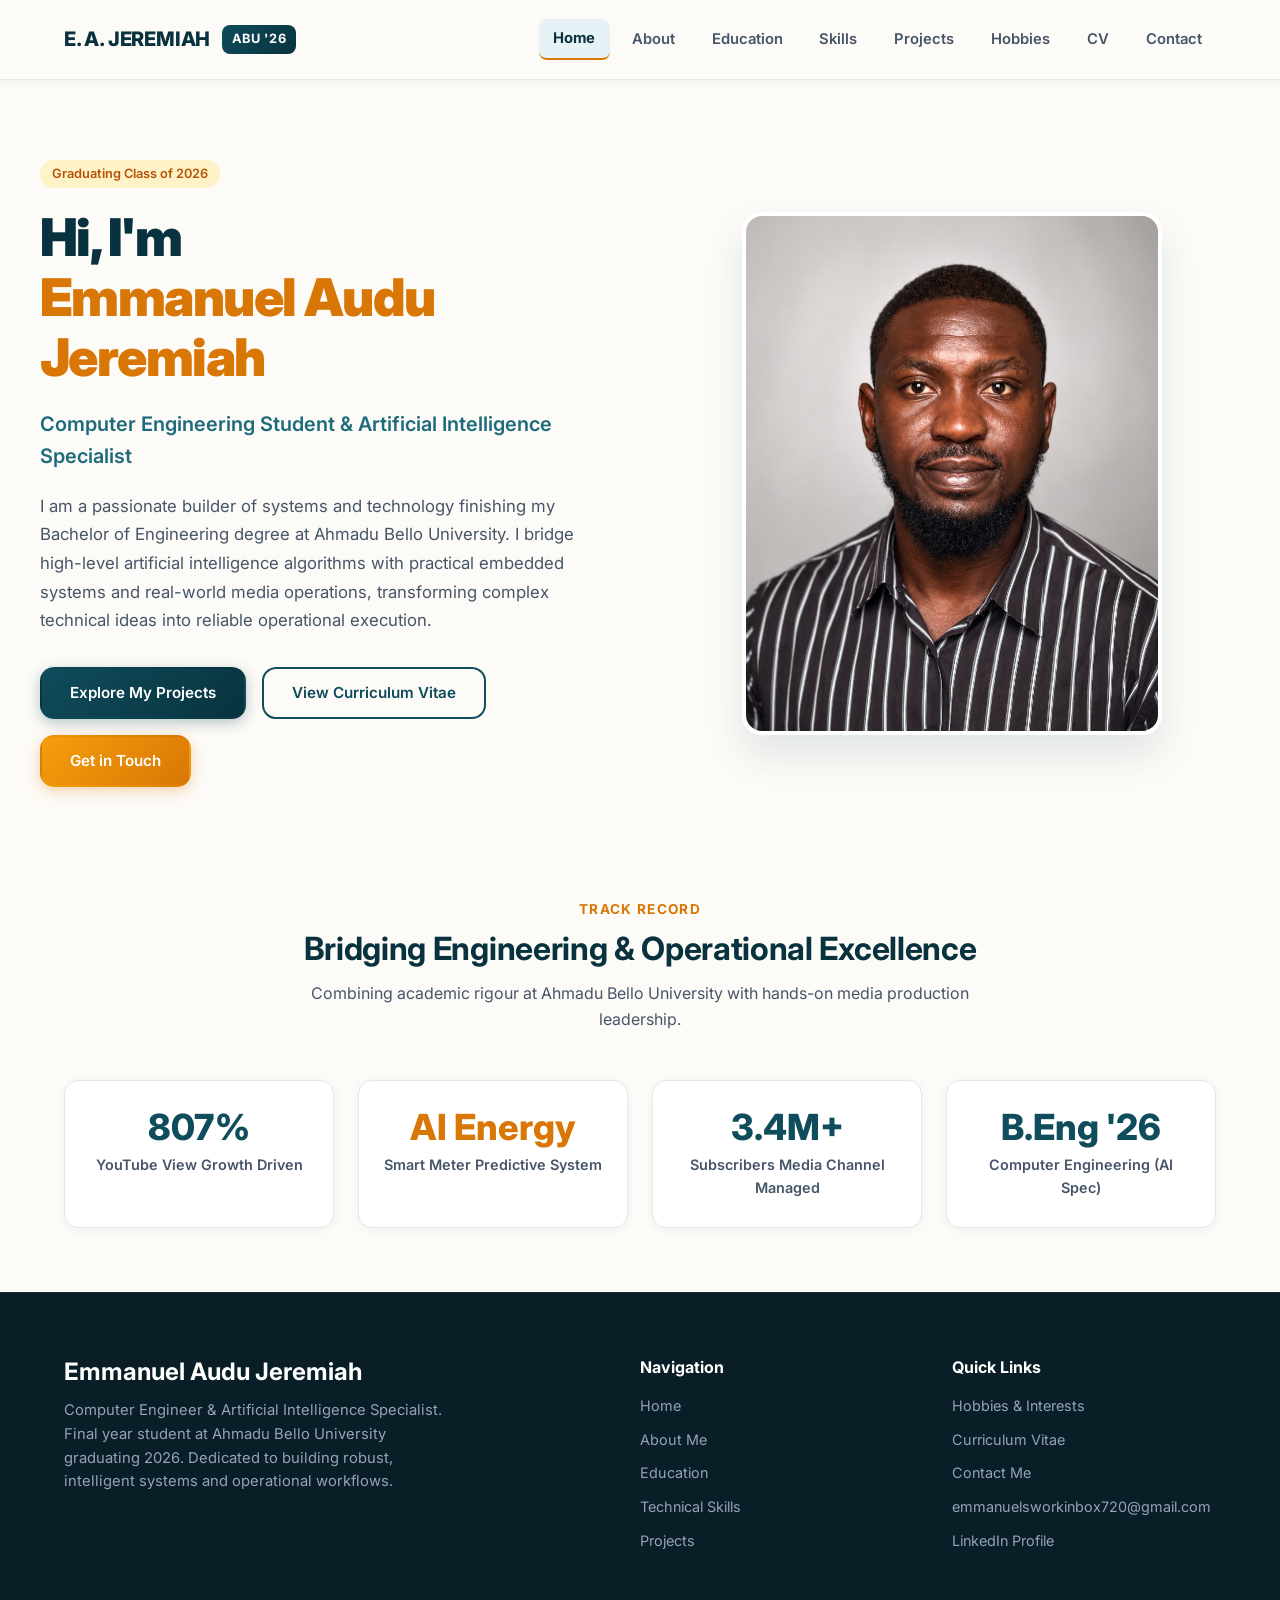
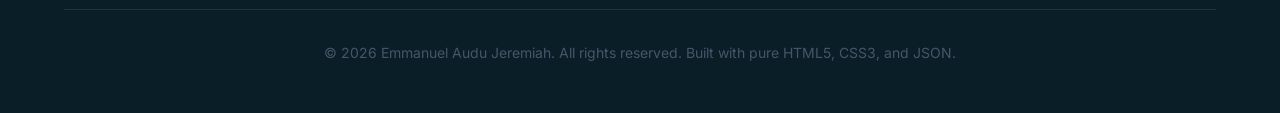
==== index.html @ a13f287c "Initial commit: Professional portfolio website for Emmanuel Audu Jeremiah" ====
<!DOCTYPE html>
<html lang="en">
<head>
  <meta charset="UTF-8">
  <meta name="viewport" content="width=device-width, initial-scale=1.0">
  <meta name="description" content="Emmanuel Audu Jeremiah — Computer Engineering student with AI Specialisation at Ahmadu Bello University (2026). Systems engineer, AI builder, and content operations coordinator based in Abuja, Nigeria.">
  <meta name="author" content="Emmanuel Audu Jeremiah">
  <title>Emmanuel Audu Jeremiah | Computer Engineer & AI Specialist</title>
  
  <!-- CSS Stylesheet -->
  <link rel="stylesheet" href="assets/css/style.css">
  
  <!-- Schema.org Structured Data (Person) -->
  <script type="application/ld+json">
  {
    "@context": "https://schema.org",
    "@type": "Person",
    "name": "Emmanuel Audu Jeremiah",
    "jobTitle": "Computer Engineer & AI Specialist",
    "affiliation": {
      "@type": "CollegeOrUniversity",
      "name": "Ahmadu Bello University"
    },
    "alumniOf": {
      "@type": "CollegeOrUniversity",
      "name": "Ahmadu Bello University"
    },
    "address": {
      "@type": "PostalAddress",
      "addressLocality": "Abuja",
      "addressCountry": "Nigeria"
    },
    "email": "emmanuelsworkinbox720@gmail.com",
    "sameAs": [
      "https://linkedin.com/in/emmanuel-jeremiah"
    ],
    "knowsAbout": [
      "Artificial Intelligence",
      "Computer Engineering",
      "Embedded Systems",
      "Content Operations",
      "Machine Learning",
      "Media Production Management"
    ]
  }
  </script>
</head>
<body>

  <!-- FIXED HEADER / NAVIGATION -->
  <header class="site-header">
    <div class="header-container">
      <a href="index.html" class="brand-logo" aria-label="Emmanuel Audu Jeremiah Homepage">
        <span>E. A. JEREMIAH</span>
        <span class="brand-badge">ABU '26</span>
      </a>

      <!-- CSS-Only Checkbox Hack for Mobile Navigation -->
      <input type="checkbox" id="nav-toggle" class="nav-toggle" aria-label="Toggle navigation menu">
      <label for="nav-toggle" class="nav-toggle-label">
        <span></span>
        <span></span>
        <span></span>
      </label>

      <nav class="nav-menu" role="navigation" aria-label="Main Navigation">
        <a href="index.html" class="nav-link active">Home</a>
        <a href="about.html" class="nav-link">About</a>
        <a href="education.html" class="nav-link">Education</a>
        <a href="skills.html" class="nav-link">Skills</a>
        <a href="projects.html" class="nav-link">Projects</a>
        <a href="hobbies.html" class="nav-link">Hobbies</a>
        <a href="cv.html" class="nav-link">CV</a>
        <a href="contact.html" class="nav-link">Contact</a>
      </nav>
    </div>
  </header>

  <!-- MAIN CONTENT AREA -->
  <main id="main-content">
    
    <!-- HERO SECTION -->
    <section class="hero-section container">
      <div class="hero-content">
        <div class="hero-badge-wrapper">
          <span class="badge badge-accent">Graduating Class of 2026</span>
        </div>
        <h1 class="hero-title">
          Hi, I'm <span class="highlight">Emmanuel Audu Jeremiah</span>
        </h1>
        <p class="hero-tagline">
          Computer Engineering Student &amp; Artificial Intelligence Specialist
        </p>
        <p class="hero-intro">
          I am a passionate builder of systems and technology finishing my Bachelor of Engineering degree at Ahmadu Bello University. I bridge high-level artificial intelligence algorithms with practical embedded systems and real-world media operations, transforming complex technical ideas into reliable operational execution.
        </p>
        <div class="hero-ctas">
          <a href="projects.html" class="btn btn-primary">Explore My Projects</a>
          <a href="cv.html" class="btn btn-outline">View Curriculum Vitae</a>
          <a href="contact.html" class="btn btn-accent">Get in Touch</a>
        </div>
      </div>

      <div class="hero-image-wrapper">
        <div class="hero-image-frame">
          <img src="assets/images/headshot.jpg" alt="Emmanuel Audu Jeremiah — Computer Engineer and AI Specialist portrait" width="420" height="520">
        </div>
      </div>
    </section>

    <!-- KEY HIGHLIGHTS & METRICS -->
    <section class="container" style="margin-top: 3rem;">
      <div class="section-header">
        <span class="sub-heading">Track Record</span>
        <h2>Bridging Engineering &amp; Operational Excellence</h2>
        <p>Combining academic rigour at Ahmadu Bello University with hands-on media production leadership.</p>
      </div>

      <div class="metrics-grid">
        <article class="metric-card">
          <div class="metric-number">807%</div>
          <div class="metric-label">YouTube View Growth Driven</div>
        </article>

        <article class="metric-card">
          <div class="metric-number">AI Energy</div>
          <div class="metric-label">Smart Meter Predictive System</div>
        </article>

        <article class="metric-card">
          <div class="metric-number">3.4M+</div>
          <div class="metric-label">Subscribers Media Channel Managed</div>
        </article>

        <article class="metric-card">
          <div class="metric-number">B.Eng '26</div>
          <div class="metric-label">Computer Engineering (AI Spec)</div>
        </article>
      </div>
    </section>

  </main>

  <!-- SITE FOOTER -->
  <footer class="site-footer">
    <div class="container">
      <div class="footer-grid">
        <div class="footer-brand">
          <h3>Emmanuel Audu Jeremiah</h3>
          <p>Computer Engineer &amp; Artificial Intelligence Specialist. Final year student at Ahmadu Bello University graduating 2026. Dedicated to building robust, intelligent systems and operational workflows.</p>
        </div>

        <div>
          <h4 class="footer-nav-title">Navigation</h4>
          <ul class="footer-links">
            <li><a href="index.html">Home</a></li>
            <li><a href="about.html">About Me</a></li>
            <li><a href="education.html">Education</a></li>
            <li><a href="skills.html">Technical Skills</a></li>
            <li><a href="projects.html">Projects</a></li>
          </ul>
        </div>

        <div>
          <h4 class="footer-nav-title">Quick Links</h4>
          <ul class="footer-links">
            <li><a href="hobbies.html">Hobbies &amp; Interests</a></li>
            <li><a href="cv.html">Curriculum Vitae</a></li>
            <li><a href="contact.html">Contact Me</a></li>
            <li><a href="mailto:emmanuelsworkinbox720@gmail.com">emmanuelsworkinbox720@gmail.com</a></li>
            <li><a href="https://linkedin.com/in/emmanuel-jeremiah" target="_blank" rel="noopener">LinkedIn Profile</a></li>
          </ul>
        </div>
      </div>

      <div class="footer-bottom">
        <p>&copy; 2026 Emmanuel Audu Jeremiah. All rights reserved. Built with pure HTML5, CSS3, and JSON.</p>
      </div>
    </div>
  </footer>

</body>
</html>
---- assets/css/style.css ----
/* ==========================================================================
   EMMANUEL AUDU JEREMIAH — PROFESSIONAL PORTFOLIO STYLESHEET
   Strict CSS3 — No JavaScript Required
   Palette: Deep Teal, Warm Orange Accent, Warm White, Dark Charcoal
   ========================================================================== */

@import url('https://fonts.googleapis.com/css2?family=Inter:wght@300;400;500;600;700;800;900&display=swap');

/* --------------------------------------------------------------------------
   1. DESIGN TOKENS & CUSTOM PROPERTIES
   -------------------------------------------------------------------------- */
:root {
  /* Color Palette */
  --primary: #0F4C5C;
  --primary-dark: #08333E;
  --primary-light: #1E6B7B;
  --primary-subtle: #E6F2F5;
  --primary-gradient: linear-gradient(135deg, #0F4C5C 0%, #08333E 100%);
  
  --accent: #D97706;
  --accent-hover: #B45309;
  --accent-light: #FEF3C7;
  --accent-gradient: linear-gradient(135deg, #F59E0B 0%, #D97706 100%);

  --bg-main: #FDFBF7;
  --bg-card: #FFFFFF;
  --bg-subtle: #F4F6F8;
  --bg-alt: #EBF1F3;
  --bg-dark: #091E26;

  --text-main: #1E293B;
  --text-muted: #475569;
  --text-light: #94A3B8;
  --text-white: #FFFFFF;

  --border-color: #E2E8F0;
  --border-focus: #0F4C5C;

  /* Typography */
  --font-family: 'Inter', -apple-system, BlinkMacSystemFont, 'Segoe UI', Roboto, sans-serif;
  
  /* Layout & Spacing */
  --container-max: 1200px;
  --header-height: 80px;

  /* Elevation & Shadows */
  --shadow-sm: 0 2px 8px rgba(15, 76, 92, 0.06);
  --shadow-md: 0 10px 25px rgba(15, 76, 92, 0.08);
  --shadow-lg: 0 20px 40px rgba(15, 76, 92, 0.12);
  --shadow-hover: 0 15px 35px rgba(15, 76, 92, 0.15);

  /* Border Radii */
  --radius-sm: 8px;
  --radius-md: 14px;
  --radius-lg: 20px;
  --radius-full: 9999px;

  /* Transitions */
  --transition-fast: all 0.2s ease-in-out;
  --transition-normal: all 0.3s cubic-bezier(0.4, 0, 0.2, 1);
  --transition-slow: all 0.5s cubic-bezier(0.4, 0, 0.2, 1);
}

/* --------------------------------------------------------------------------
   2. RESET & BASE STYLES
   -------------------------------------------------------------------------- */
*, *::before, *::after {
  box-sizing: border-box;
  margin: 0;
  padding: 0;
}

html {
  scroll-behavior: smooth;
  font-size: 16px;
}

body {
  font-family: var(--font-family);
  background-color: var(--bg-main);
  color: var(--text-main);
  line-height: 1.6;
  min-height: 100vh;
  display: flex;
  flex-direction: column;
  -webkit-font-smoothing: antialiased;
}

img {
  max-width: 100%;
  height: auto;
  display: block;
}

a {
  color: var(--primary);
  text-decoration: none;
  transition: var(--transition-fast);
}

a:hover, a:focus {
  color: var(--accent);
}

h1, h2, h3, h4, h5, h6 {
  color: var(--primary-dark);
  font-weight: 700;
  line-height: 1.25;
  margin-bottom: 0.75rem;
}

h1 { font-size: 2.75rem; letter-spacing: -0.02em; }
h2 { font-size: 2rem; letter-spacing: -0.01em; }
h3 { font-size: 1.35rem; }
h4 { font-size: 1.1rem; }

p {
  margin-bottom: 1rem;
  color: var(--text-muted);
}

.container {
  width: 100%;
  max-width: var(--container-max);
  margin: 0 auto;
  padding: 0 1.5rem;
}

main {
  flex: 1;
  padding-top: calc(var(--header-height) + 2rem);
  padding-bottom: 4rem;
}

/* --------------------------------------------------------------------------
   3. HEADER & MOBILE HAMBURGER NAVIGATION (CSS ONLY - CHECKBOX HACK)
   -------------------------------------------------------------------------- */
.site-header {
  position: fixed;
  top: 0;
  left: 0;
  right: 0;
  height: var(--header-height);
  background-color: rgba(253, 251, 247, 0.95);
  backdrop-filter: blur(12px);
  border-bottom: 1px solid rgba(15, 76, 92, 0.1);
  z-index: 1000;
  display: flex;
  align-items: center;
  box-shadow: var(--shadow-sm);
}

.header-container {
  display: flex;
  align-items: center;
  justify-content: space-between;
  width: 100%;
  max-width: var(--container-max);
  margin: 0 auto;
  padding: 0 1.5rem;
}

/* Brand Logo */
.brand-logo {
  display: flex;
  align-items: center;
  gap: 0.75rem;
  font-weight: 800;
  font-size: 1.25rem;
  color: var(--primary-dark);
  letter-spacing: -0.01em;
}

.brand-badge {
  background: var(--primary-gradient);
  color: var(--text-white);
  font-size: 0.8rem;
  font-weight: 700;
  padding: 0.25rem 0.6rem;
  border-radius: var(--radius-sm);
  letter-spacing: 0.05em;
}

/* Hide checkbox input */
.nav-toggle {
  display: none;
}

/* Mobile Hamburger Button Label */
.nav-toggle-label {
  display: none;
  cursor: pointer;
  padding: 0.5rem;
  z-index: 1001;
}

.nav-toggle-label span {
  display: block;
  width: 26px;
  height: 3px;
  margin: 5px 0;
  background-color: var(--primary-dark);
  border-radius: 3px;
  transition: var(--transition-normal);
}

/* Desktop Navigation Menu */
.nav-menu {
  display: flex;
  align-items: center;
  gap: 0.5rem;
  list-style: none;
}

.nav-link {
  display: inline-block;
  padding: 0.5rem 0.9rem;
  font-size: 0.925rem;
  font-weight: 600;
  color: var(--text-muted);
  border-radius: var(--radius-sm);
  transition: var(--transition-fast);
}

.nav-link:hover, .nav-link:focus {
  color: var(--primary-dark);
  background-color: var(--primary-subtle);
}

/* Active Nav Page Styling */
.nav-link.active {
  color: var(--primary-dark);
  background-color: var(--primary-subtle);
  border-bottom: 2px solid var(--accent);
  font-weight: 700;
}

/* --------------------------------------------------------------------------
   4. BUTTONS & UI UTILITIES
   -------------------------------------------------------------------------- */
.btn {
  display: inline-flex;
  align-items: center;
  justify-content: center;
  gap: 0.5rem;
  padding: 0.75rem 1.75rem;
  font-size: 0.95rem;
  font-weight: 600;
  border-radius: var(--radius-md);
  cursor: pointer;
  transition: var(--transition-normal);
  border: 2px solid transparent;
  text-align: center;
}

.btn-primary {
  background: var(--primary-gradient);
  color: var(--text-white);
  box-shadow: 0 4px 14px rgba(15, 76, 92, 0.3);
}

.btn-primary:hover, .btn-primary:focus {
  background: linear-gradient(135deg, #08333E 0%, #052129 100%);
  color: var(--text-white);
  transform: translateY(-2px);
  box-shadow: 0 6px 20px rgba(15, 76, 92, 0.4);
}

.btn-accent {
  background: var(--accent-gradient);
  color: var(--text-white);
  box-shadow: 0 4px 14px rgba(217, 119, 6, 0.3);
}

.btn-accent:hover, .btn-accent:focus {
  background: linear-gradient(135deg, #B45309 0%, #92400E 100%);
  color: var(--text-white);
  transform: translateY(-2px);
  box-shadow: 0 6px 20px rgba(217, 119, 6, 0.4);
}

.btn-outline {
  background-color: transparent;
  color: var(--primary);
  border-color: var(--primary);
}

.btn-outline:hover, .btn-outline:focus {
  background-color: var(--primary);
  color: var(--text-white);
  transform: translateY(-2px);
}

.badge {
  display: inline-block;
  padding: 0.25rem 0.75rem;
  font-size: 0.8rem;
  font-weight: 600;
  border-radius: var(--radius-full);
  background-color: var(--primary-subtle);
  color: var(--primary-dark);
}

.badge-accent {
  background-color: var(--accent-light);
  color: var(--accent-hover);
}

.section-header {
  text-align: center;
  max-width: 700px;
  margin: 0 auto 3rem auto;
}

.section-header .sub-heading {
  color: var(--accent);
  font-weight: 700;
  text-transform: uppercase;
  font-size: 0.85rem;
  letter-spacing: 0.1em;
  margin-bottom: 0.5rem;
  display: block;
}

/* --------------------------------------------------------------------------
   5. PAGE 1 — HERO & HOMEPAGE ANIMATIONS
   -------------------------------------------------------------------------- */
.hero-section {
  display: grid;
  grid-template-columns: 1fr 1fr;
  gap: 3rem;
  align-items: center;
  padding: 3rem 0 4rem 0;
}

.hero-content {
  animation: fadeInUp 0.8s ease-out forwards;
}

.hero-badge-wrapper {
  margin-bottom: 1.25rem;
}

.hero-title {
  font-size: 3.25rem;
  font-weight: 900;
  line-height: 1.15;
  color: var(--primary-dark);
  margin-bottom: 1.25rem;
  letter-spacing: -0.03em;
}

.hero-title .highlight {
  color: var(--accent);
  position: relative;
  display: inline-block;
}

.hero-tagline {
  font-size: 1.25rem;
  font-weight: 600;
  color: var(--primary-light);
  margin-bottom: 1.25rem;
}

.hero-intro {
  font-size: 1.05rem;
  color: var(--text-muted);
  margin-bottom: 2rem;
  line-height: 1.7;
}

.hero-ctas {
  display: flex;
  flex-wrap: wrap;
  gap: 1rem;
}

.hero-image-wrapper {
  position: relative;
  display: flex;
  justify-content: center;
  align-items: center;
  animation: floatIn 1s ease-out forwards;
}

.hero-image-frame {
  position: relative;
  width: 100%;
  max-width: 420px;
  border-radius: var(--radius-lg);
  overflow: hidden;
  box-shadow: var(--shadow-lg);
  border: 4px solid var(--bg-card);
  transition: var(--transition-normal);
}

.hero-image-frame img {
  width: 100%;
  height: auto;
  object-fit: cover;
  display: block;
  transition: var(--transition-slow);
}

.hero-image-frame:hover img {
  transform: scale(1.03);
}

/* Decorative backdrop blur circle */
.hero-image-wrapper::before {
  content: '';
  position: absolute;
  width: 320px;
  height: 320px;
  background: radial-gradient(circle, rgba(217, 119, 6, 0.15) 0%, rgba(15, 76, 92, 0.05) 70%);
  border-radius: 50%;
  z-index: -1;
  filter: blur(40px);
}

/* Quick Metrics Bar */
.metrics-grid {
  display: grid;
  grid-template-columns: repeat(auto-fit, minmax(220px, 1fr));
  gap: 1.5rem;
  margin-top: 3rem;
}

.metric-card {
  background-color: var(--bg-card);
  padding: 1.75rem 1.5rem;
  border-radius: var(--radius-md);
  border: 1px solid var(--border-color);
  box-shadow: var(--shadow-sm);
  transition: var(--transition-normal);
  text-align: center;
}

.metric-card:hover {
  transform: translateY(-4px);
  box-shadow: var(--shadow-md);
  border-color: var(--primary-light);
}

.metric-number {
  font-size: 2.25rem;
  font-weight: 800;
  color: var(--primary);
  line-height: 1;
  margin-bottom: 0.5rem;
}

.metric-card:nth-child(2) .metric-number {
  color: var(--accent);
}

.metric-label {
  font-size: 0.9rem;
  font-weight: 600;
  color: var(--text-muted);
}

/* Keyframe Animations */
@keyframes fadeInUp {
  from {
    opacity: 0;
    transform: translateY(30px);
  }
  to {
    opacity: 1;
    transform: translateY(0);
  }
}

@keyframes floatIn {
  from {
    opacity: 0;
    transform: scale(0.95) translateY(20px);
  }
  to {
    opacity: 1;
    transform: scale(1) translateY(0);
  }
}

/* --------------------------------------------------------------------------
   6. PAGE 2 — ABOUT ME
   -------------------------------------------------------------------------- */
.about-grid {
  display: grid;
  grid-template-columns: 2fr 1fr;
  gap: 3.5rem;
  align-items: start;
}

.about-article {
  background-color: var(--bg-card);
  padding: 2.5rem;
  border-radius: var(--radius-lg);
  border: 1px solid var(--border-color);
  box-shadow: var(--shadow-sm);
}

.about-article h3 {
  color: var(--primary);
  margin-top: 2rem;
  margin-bottom: 0.75rem;
  border-left: 4px solid var(--accent);
  padding-left: 0.75rem;
}

.about-article h3:first-of-type {
  margin-top: 0;
}

.about-article p {
  font-size: 1.05rem;
  line-height: 1.8;
  color: var(--text-main);
  margin-bottom: 1.25rem;
}

.about-sidebar {
  display: flex;
  flex-direction: column;
  gap: 1.5rem;
}

.sidebar-widget {
  background-color: var(--bg-card);
  padding: 1.75rem;
  border-radius: var(--radius-md);
  border: 1px solid var(--border-color);
  box-shadow: var(--shadow-sm);
}

.sidebar-widget h4 {
  color: var(--primary-dark);
  margin-bottom: 1rem;
  padding-bottom: 0.5rem;
  border-bottom: 2px solid var(--primary-subtle);
}

.widget-list {
  list-style: none;
}

.widget-list li {
  padding: 0.5rem 0;
  border-bottom: 1px dashed var(--border-color);
  display: flex;
  justify-content: space-between;
  font-size: 0.925rem;
}

.widget-list li:last-child {
  border-bottom: none;
}

.widget-list .label {
  font-weight: 600;
  color: var(--text-muted);
}

.widget-list .value {
  font-weight: 600;
  color: var(--primary-dark);
}

/* --------------------------------------------------------------------------
   7. PAGE 3 — EDUCATIONAL BACKGROUND & FINAL YEAR PROJECT
   -------------------------------------------------------------------------- */
.timeline-card {
  background-color: var(--bg-card);
  border-radius: var(--radius-lg);
  border: 1px solid var(--border-color);
  padding: 2.5rem;
  margin-bottom: 3rem;
  box-shadow: var(--shadow-sm);
  position: relative;
  overflow: hidden;
}

.timeline-card::before {
  content: '';
  position: absolute;
  top: 0;
  left: 0;
  width: 6px;
  height: 100%;
  background: var(--primary-gradient);
}

.edu-header {
  display: flex;
  justify-content: space-between;
  align-items: flex-start;
  flex-wrap: wrap;
  gap: 1rem;
  margin-bottom: 1.5rem;
}

.edu-title h3 {
  font-size: 1.6rem;
  color: var(--primary-dark);
  margin-bottom: 0.25rem;
}

.edu-institution {
  font-size: 1.1rem;
  font-weight: 600;
  color: var(--accent);
}

.edu-date {
  background-color: var(--primary-subtle);
  color: var(--primary-dark);
  font-weight: 700;
  padding: 0.35rem 0.9rem;
  border-radius: var(--radius-full);
  font-size: 0.875rem;
}

.coursework-grid {
  display: grid;
  grid-template-columns: repeat(auto-fit, minmax(240px, 1fr));
  gap: 1.25rem;
  margin-top: 1.5rem;
}

.course-card {
  background-color: var(--bg-subtle);
  padding: 1.25rem;
  border-radius: var(--radius-md);
  border-left: 3px solid var(--primary);
  transition: var(--transition-fast);
}

.course-card:hover {
  background-color: var(--primary-subtle);
  transform: translateX(4px);
}

.course-card h4 {
  color: var(--primary-dark);
  margin-bottom: 0.35rem;
}

.course-card p {
  font-size: 0.875rem;
  color: var(--text-muted);
  margin-bottom: 0;
}

.fyp-highlight-box {
  background: linear-gradient(135deg, rgba(15, 76, 92, 0.04) 0%, rgba(217, 119, 6, 0.04) 100%);
  border: 2px solid var(--primary-light);
  border-radius: var(--radius-lg);
  padding: 2.5rem;
  margin-top: 3rem;
}

.fyp-badge {
  display: inline-block;
  background: var(--accent-gradient);
  color: var(--text-white);
  font-weight: 700;
  font-size: 0.8rem;
  padding: 0.3rem 0.8rem;
  border-radius: var(--radius-sm);
  text-transform: uppercase;
  letter-spacing: 0.08em;
  margin-bottom: 1rem;
}

/* --------------------------------------------------------------------------
   8. PAGE 4 — TECHNICAL SKILLS GRID
   -------------------------------------------------------------------------- */
.skills-container {
  display: flex;
  flex-direction: column;
  gap: 2.5rem;
}

.skills-category-block {
  background-color: var(--bg-card);
  border-radius: var(--radius-lg);
  border: 1px solid var(--border-color);
  padding: 2rem;
  box-shadow: var(--shadow-sm);
}

.skills-category-title {
  display: flex;
  align-items: center;
  gap: 0.75rem;
  font-size: 1.35rem;
  color: var(--primary-dark);
  margin-bottom: 1.5rem;
  padding-bottom: 0.75rem;
  border-bottom: 2px solid var(--bg-subtle);
}

.skills-grid {
  display: grid;
  grid-template-columns: repeat(auto-fill, minmax(200px, 1fr));
  gap: 1rem;
}

.skill-pill {
  display: flex;
  align-items: center;
  justify-content: space-between;
  padding: 0.85rem 1.25rem;
  background-color: var(--bg-subtle);
  border: 1px solid var(--border-color);
  border-radius: var(--radius-md);
  font-weight: 600;
  color: var(--text-main);
  transition: var(--transition-normal);
}

.skill-pill:hover, .skill-pill:focus-within {
  background-color: var(--primary);
  color: var(--text-white);
  border-color: var(--primary-dark);
  transform: translateY(-3px);
  box-shadow: var(--shadow-md);
}

.skill-pill .dot {
  width: 8px;
  height: 8px;
  border-radius: 50%;
  background-color: var(--accent);
}

.skill-pill:hover .dot {
  background-color: var(--text-white);
}

/* --------------------------------------------------------------------------
   9. PAGE 5 — PROJECTS (CSS GRID & HOVER EFFECTS)
   -------------------------------------------------------------------------- */
.projects-grid {
  display: grid;
  grid-template-columns: repeat(auto-fit, minmax(320px, 1fr));
  gap: 2rem;
}

.project-card {
  background-color: var(--bg-card);
  border-radius: var(--radius-lg);
  border: 1px solid var(--border-color);
  overflow: hidden;
  box-shadow: var(--shadow-sm);
  display: flex;
  flex-direction: column;
  transition: var(--transition-normal);
  position: relative;
}

.project-card:hover, .project-card:focus-within {
  transform: translateY(-8px);
  box-shadow: var(--shadow-hover);
  border-color: var(--primary-light);
}

.project-image-container {
  position: relative;
  width: 100%;
  height: 220px;
  overflow: hidden;
  background-color: var(--bg-dark);
}

.project-image-container img {
  width: 100%;
  height: 100%;
  object-fit: cover;
  transition: var(--transition-slow);
}

.project-card:hover .project-image-container img {
  transform: scale(1.08);
}

.project-category-tag {
  position: absolute;
  top: 1rem;
  left: 1rem;
  background: rgba(15, 76, 92, 0.9);
  backdrop-filter: blur(6px);
  color: var(--text-white);
  font-size: 0.75rem;
  font-weight: 700;
  padding: 0.3rem 0.75rem;
  border-radius: var(--radius-sm);
  text-transform: uppercase;
  letter-spacing: 0.05em;
}

.project-body {
  padding: 1.75rem;
  display: flex;
  flex-direction: column;
  flex: 1;
}

.project-date {
  font-size: 0.85rem;
  font-weight: 600;
  color: var(--accent);
  margin-bottom: 0.35rem;
}

.project-title {
  font-size: 1.35rem;
  color: var(--primary-dark);
  margin-bottom: 0.75rem;
}

.project-description {
  font-size: 0.95rem;
  color: var(--text-muted);
  line-height: 1.6;
  margin-bottom: 1.25rem;
  flex: 1;
}

.project-highlights-list {
  list-style: none;
  margin-top: auto;
  padding-top: 1rem;
  border-top: 1px solid var(--border-color);
}

.project-highlights-list li {
  font-size: 0.85rem;
  color: var(--text-main);
  padding: 0.25rem 0;
  position: relative;
  padding-left: 1.25rem;
}

.project-highlights-list li::before {
  content: '✓';
  position: absolute;
  left: 0;
  color: var(--accent);
  font-weight: 800;
}

/* --------------------------------------------------------------------------
   10. PAGE 6 — HOBBIES AND INTERESTS
   -------------------------------------------------------------------------- */
.hobbies-grid {
  display: grid;
  grid-template-columns: repeat(auto-fit, minmax(320px, 1fr));
  gap: 2rem;
}

.hobby-card {
  background-color: var(--bg-card);
  border-radius: var(--radius-lg);
  border: 1px solid var(--border-color);
  padding: 2rem;
  box-shadow: var(--shadow-sm);
  transition: var(--transition-normal);
  display: flex;
  flex-direction: column;
}

.hobby-card:hover {
  transform: translateY(-6px);
  box-shadow: var(--shadow-md);
  border-color: var(--accent);
}

.hobby-icon {
  width: 54px;
  height: 54px;
  border-radius: var(--radius-md);
  background: var(--primary-subtle);
  color: var(--primary);
  display: flex;
  align-items: center;
  justify-content: center;
  font-size: 1.75rem;
  margin-bottom: 1.25rem;
}

.hobby-card:nth-child(2n) .hobby-icon {
  background: var(--accent-light);
  color: var(--accent-hover);
}

.hobby-title {
  font-size: 1.3rem;
  color: var(--primary-dark);
  margin-bottom: 0.75rem;
}

.hobby-desc {
  font-size: 0.975rem;
  color: var(--text-muted);
  line-height: 1.7;
}

/* --------------------------------------------------------------------------
   11. PAGE 7 — CURRICULUM VITAE & PRINT STYLESHEET
   -------------------------------------------------------------------------- */
.cv-container {
  background-color: var(--bg-card);
  border-radius: var(--radius-lg);
  border: 1px solid var(--border-color);
  padding: 3.5rem;
  box-shadow: var(--shadow-md);
  max-width: 900px;
  margin: 0 auto;
}

.cv-top-bar {
  display: flex;
  justify-content: space-between;
  align-items: center;
  margin-bottom: 2.5rem;
  padding-bottom: 1.5rem;
  border-bottom: 2px solid var(--border-color);
}

.cv-header-info h1 {
  font-size: 2.5rem;
  color: var(--primary-dark);
  margin-bottom: 0.25rem;
}

.cv-header-info .subtitle {
  font-size: 1.2rem;
  font-weight: 600;
  color: var(--accent);
  margin-bottom: 0.5rem;
}

.cv-contact-meta {
  display: flex;
  flex-wrap: wrap;
  gap: 1.25rem;
  font-size: 0.9rem;
  color: var(--text-muted);
}

.cv-section {
  margin-bottom: 2.5rem;
}

.cv-section-title {
  font-size: 1.35rem;
  color: var(--primary-dark);
  text-transform: uppercase;
  letter-spacing: 0.05em;
  padding-bottom: 0.5rem;
  border-bottom: 2px solid var(--primary);
  margin-bottom: 1.25rem;
}

.cv-job-item, .cv-edu-item {
  margin-bottom: 1.75rem;
}

.cv-job-header {
  display: flex;
  justify-content: space-between;
  align-items: baseline;
  flex-wrap: wrap;
  margin-bottom: 0.35rem;
}

.cv-job-title {
  font-size: 1.15rem;
  font-weight: 700;
  color: var(--text-main);
}

.cv-company {
  color: var(--primary);
  font-weight: 600;
}

.cv-date {
  font-size: 0.875rem;
  font-weight: 600;
  color: var(--text-muted);
}

.cv-job-desc {
  font-size: 0.95rem;
  color: var(--text-muted);
  line-height: 1.6;
}

/* Print CSS Media Query */
@media print {
  /* Hide non-printable elements */
  .site-header, .site-footer, .no-print, .btn, .cv-top-bar a {
    display: none !important;
  }

  body {
    background-color: #FFFFFF !important;
    color: #000000 !important;
    font-size: 12pt;
    line-height: 1.4;
  }

  main {
    padding-top: 0 !important;
    padding-bottom: 0 !important;
  }

  .cv-container {
    box-shadow: none !important;
    border: none !important;
    padding: 0 !important;
    max-width: 100% !important;
  }

  .cv-section {
    page-break-inside: avoid;
    margin-bottom: 1.5rem;
  }

  .cv-section-title {
    border-bottom-color: #000000 !important;
    color: #000000 !important;
  }

  a {
    color: #000000 !important;
    text-decoration: none !important;
  }
}

/* --------------------------------------------------------------------------
   12. PAGE 8 — CONTACT ME & PURE CSS FORM
   -------------------------------------------------------------------------- */
.contact-grid {
  display: grid;
  grid-template-columns: 1fr 1.25fr;
  gap: 3rem;
  align-items: start;
}

.contact-info-card {
  background-color: var(--bg-card);
  padding: 2.5rem;
  border-radius: var(--radius-lg);
  border: 1px solid var(--border-color);
  box-shadow: var(--shadow-sm);
}

.contact-method-item {
  display: flex;
  align-items: flex-start;
  gap: 1.25rem;
  margin-bottom: 1.75rem;
}

.contact-icon {
  width: 48px;
  height: 48px;
  border-radius: var(--radius-md);
  background-color: var(--primary-subtle);
  color: var(--primary);
  display: flex;
  align-items: center;
  justify-content: center;
  font-size: 1.25rem;
  flex-shrink: 0;
}

.contact-method-details h4 {
  font-size: 1rem;
  margin-bottom: 0.2rem;
  color: var(--primary-dark);
}

.contact-method-details p, .contact-method-details a {
  font-size: 0.95rem;
  color: var(--text-muted);
}

/* Pure CSS Contact Form */
.contact-form-card {
  background-color: var(--bg-card);
  padding: 2.5rem;
  border-radius: var(--radius-lg);
  border: 1px solid var(--border-color);
  box-shadow: var(--shadow-sm);
}

.form-group {
  margin-bottom: 1.5rem;
}

.form-label {
  display: block;
  font-size: 0.9rem;
  font-weight: 600;
  color: var(--primary-dark);
  margin-bottom: 0.5rem;
}

.form-input, .form-textarea {
  width: 100%;
  padding: 0.85rem 1rem;
  font-family: var(--font-family);
  font-size: 0.95rem;
  color: var(--text-main);
  background-color: var(--bg-subtle);
  border: 1px solid var(--border-color);
  border-radius: var(--radius-md);
  transition: var(--transition-fast);
}

.form-input:focus, .form-textarea:focus {
  outline: none;
  border-color: var(--primary);
  background-color: var(--bg-card);
  box-shadow: 0 0 0 3px rgba(15, 76, 92, 0.15);
}

.form-textarea {
  resize: vertical;
  min-height: 140px;
}

/* --------------------------------------------------------------------------
   13. FOOTER
   -------------------------------------------------------------------------- */
.site-footer {
  background-color: var(--bg-dark);
  color: var(--text-light);
  padding: 4rem 0 2rem 0;
  border-top: 1px solid rgba(255, 255, 255, 0.05);
}

.footer-grid {
  display: grid;
  grid-template-columns: 2fr 1fr 1fr;
  gap: 3rem;
  margin-bottom: 3rem;
}

.footer-brand h3 {
  color: var(--text-white);
  font-size: 1.5rem;
  margin-bottom: 0.75rem;
}

.footer-brand p {
  color: var(--text-light);
  max-width: 400px;
  font-size: 0.925rem;
}

.footer-nav-title {
  color: var(--text-white);
  font-size: 1rem;
  font-weight: 700;
  margin-bottom: 1rem;

}

.footer-links {
  list-style: none;
}

.footer-links li {
  margin-bottom: 0.5rem;
}

.footer-links a {
  color: var(--text-light);
  font-size: 0.9rem;
}

.footer-links a:hover {
  color: var(--accent);
}

.footer-bottom {
  text-align: center;
  padding-top: 2rem;
  border-top: 1px solid rgba(255, 255, 255, 0.1);
  font-size: 0.875rem;
  color: var(--text-light);
}

/* --------------------------------------------------------------------------
   14. RESPONSIVE MEDIA QUERIES (MOBILE-FIRST BREAKPOINTS)
   -------------------------------------------------------------------------- */
@media (max-width: 992px) {
  .hero-section {
    grid-template-columns: 1fr;
    text-align: center;
    gap: 2.5rem;
  }

  .hero-ctas {
    justify-content: center;
  }

  .hero-title {
    font-size: 2.5rem;
  }

  .about-grid, .contact-grid {
    grid-template-columns: 1fr;
  }

  .footer-grid {
    grid-template-columns: 1fr 1fr;
  }
}

@media (max-width: 768px) {
  /* Mobile Navigation Hamburger via Checkbox Hack */
  .nav-toggle-label {
    display: block;
  }

  .nav-menu {
    position: fixed;
    top: var(--header-height);
    left: 0;
    right: 0;
    background-color: var(--bg-card);
    flex-direction: column;
    align-items: stretch;
    padding: 1.5rem;
    gap: 0.75rem;
    border-bottom: 1px solid var(--border-color);
    box-shadow: var(--shadow-lg);
    opacity: 0;
    visibility: hidden;
    transform: translateY(-10px);
    transition: var(--transition-normal);
  }

  /* Show menu when checkbox is checked */
  .nav-toggle:checked ~ .nav-menu {
    opacity: 1;
    visibility: visible;
    transform: translateY(0);
  }

  /* Animate hamburger to X when checked */
  .nav-toggle:checked ~ .nav-toggle-label span:nth-child(1) {
    transform: rotate(45deg) translate(5px, 6px);
  }
  .nav-toggle:checked ~ .nav-toggle-label span:nth-child(2) {
    opacity: 0;
  }
  .nav-toggle:checked ~ .nav-toggle-label span:nth-child(3) {
    transform: rotate(-45deg) translate(5px, -6px);
  }

  .nav-link {
    padding: 0.75rem 1rem;
    font-size: 1rem;
  }

  h1 { font-size: 2.25rem; }
  h2 { font-size: 1.75rem; }

  .footer-grid {
    grid-template-columns: 1fr;
  }

  .cv-container {
    padding: 1.75rem;
  }
}
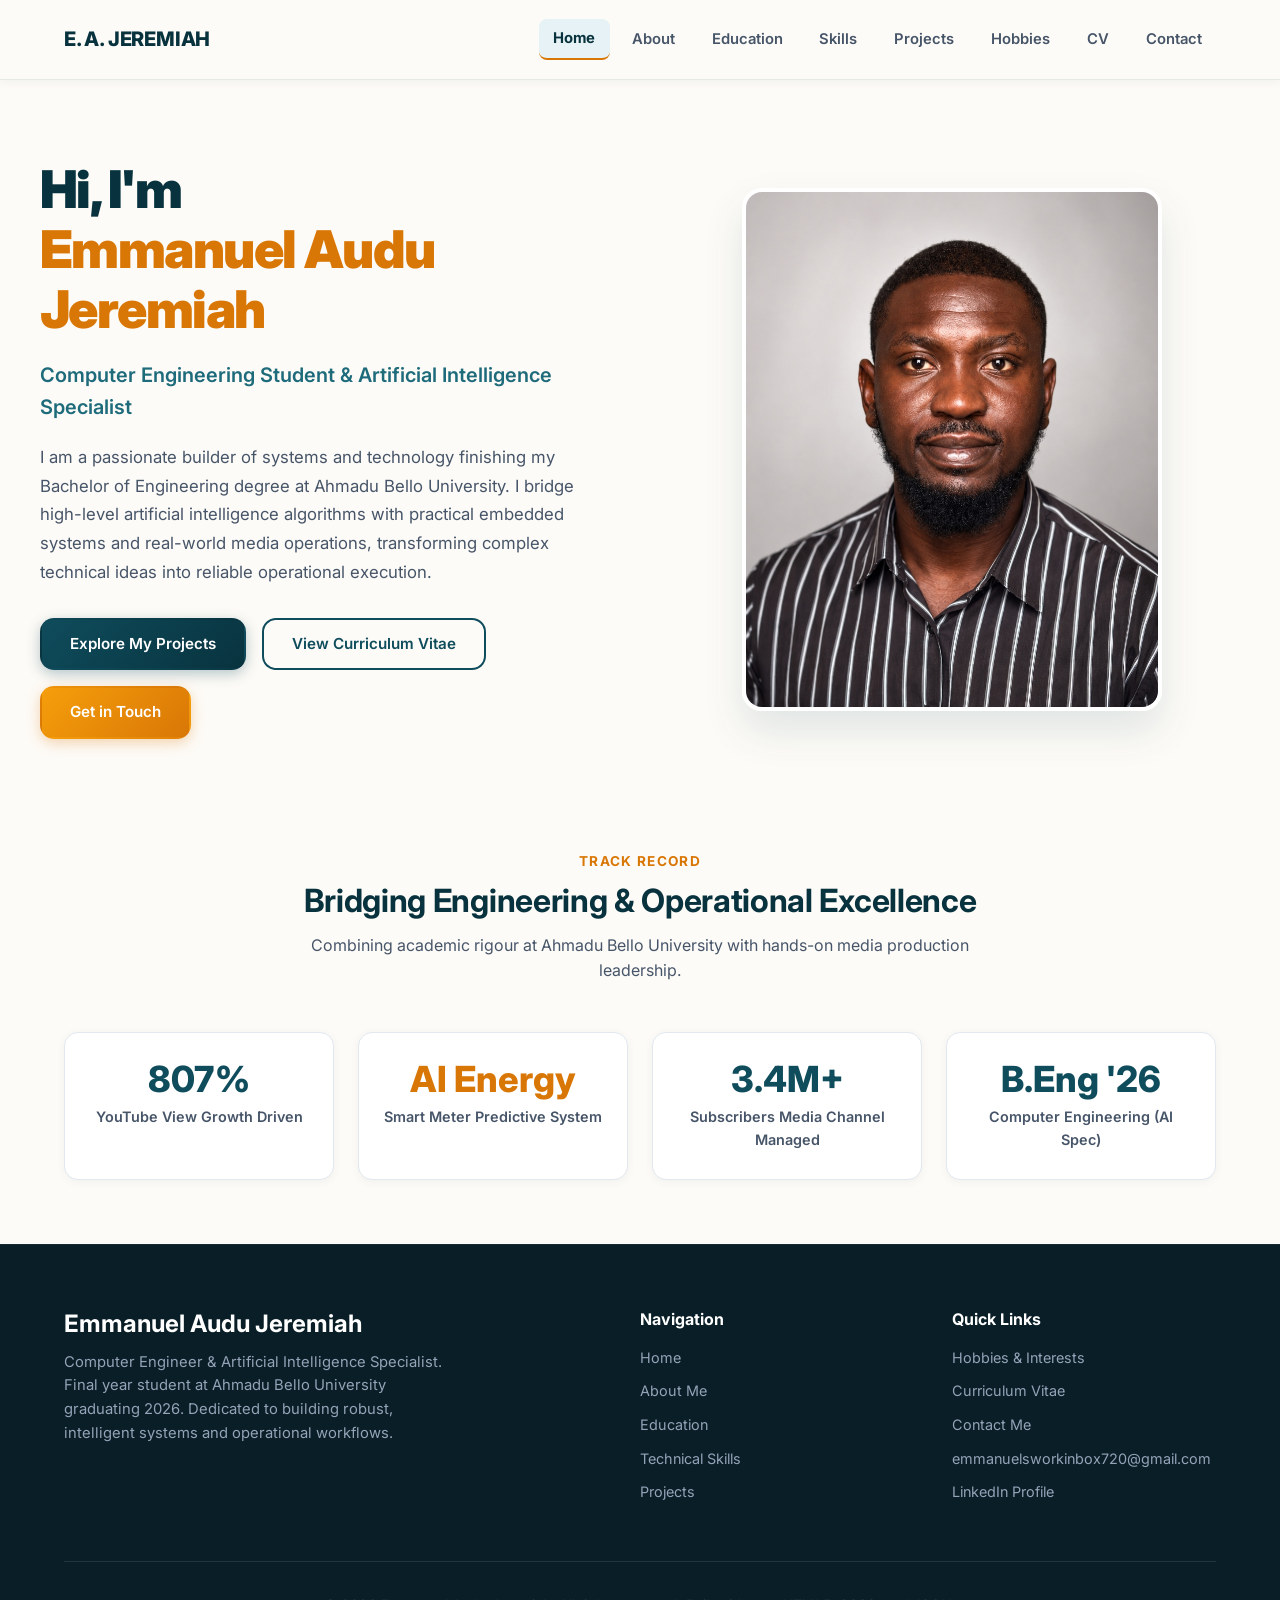
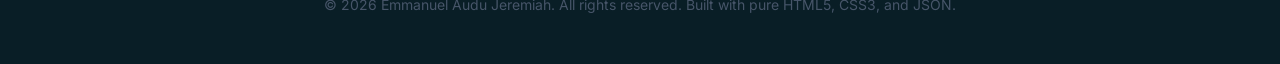
==== commit f667726a: "Update logo section, remove homepage hero badge, and update contact form copy" ====
--- a/index.html
+++ b/index.html
@@ -52,7 +52,6 @@
     <div class="header-container">
       <a href="index.html" class="brand-logo" aria-label="Emmanuel Audu Jeremiah Homepage">
         <span>E. A. JEREMIAH</span>
-        <span class="brand-badge">ABU '26</span>
       </a>
 
       <!-- CSS-Only Checkbox Hack for Mobile Navigation -->
@@ -82,9 +81,6 @@
     <!-- HERO SECTION -->
     <section class="hero-section container">
       <div class="hero-content">
-        <div class="hero-badge-wrapper">
-          <span class="badge badge-accent">Graduating Class of 2026</span>
-        </div>
         <h1 class="hero-title">
           Hi, I'm <span class="highlight">Emmanuel Audu Jeremiah</span>
         </h1>
